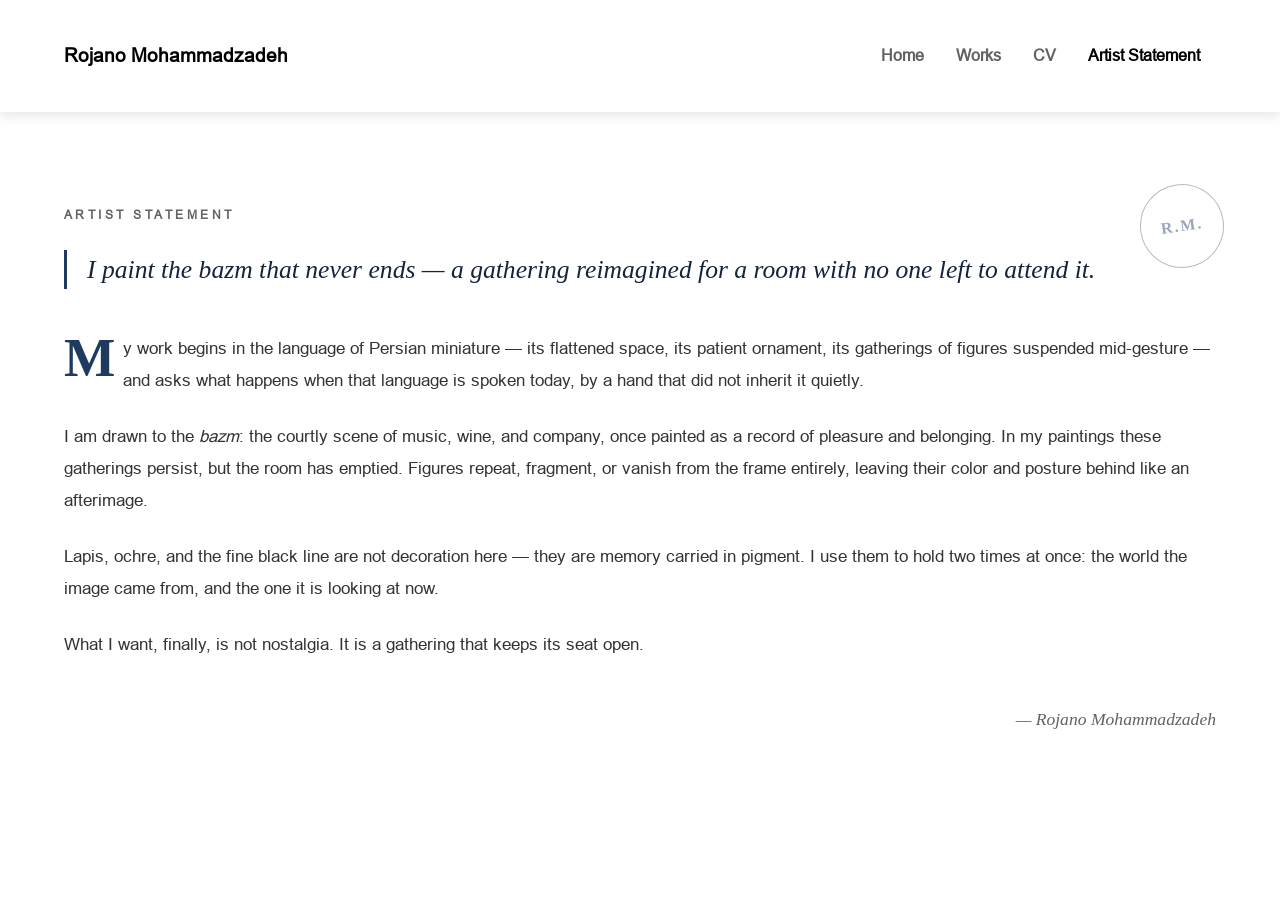
==== artist-statement.html @ edcb57af "Adding Artist Statement Page" ====
<!DOCTYPE html>
<html lang="en">

<head>
    <meta charset="UTF-8">
    <meta name="viewport" content="width=device-width, initial-scale=1.0">
    <title>Artist Statement</title>
    <link rel="stylesheet" href="artist-statement.css">
    <script src="app.js" defer></script>
</head>

<body>
    <header>
        <div class="container">
            <div class="header-box">
                <div class="logo">
                    <h1>Rojano Mohammadzadeh</h1>
                </div>
                <nav>
                    <ul>
                        <li><a href="index.html">Home</a></li>
                        <li><a href="works.html">Works</a></li>
                        <li><a href="cv.html">CV</a></li>
                        <li class="active"><a href="artist-statement.html">Artist Statement</a></li>
                    </ul>
                </nav>
            </div>
            <div class="mobile-header-box">
                <div class="logo-and-button">
                    <img src="img/other Imgages/burger-bar.png">
                    <div class="logo">
                        <h1>Rojano Mohammadzadeh</h1>
                    </div>

                </div>

                <nav>
                    <ul>
                        <li><a href="index.html">Home</a></li>
                        <li><a href="works.html">Works</a></li>
                        <li><a href="cv.html">CV</a></li>
                        <li class="active"><a href="artist-statement.html">Artist Statement</a></li>
                    </ul>
                </nav>
            </div>
        </div>
    </header>
    <section class="main-content">
        <div class="container">
            <div class="statement-box">
                <span class="statement-seal" aria-hidden="true">R.M.</span>

                <p class="statement-eyebrow">Artist Statement</p>

                <blockquote class="statement-lead">
                    I paint the bazm that never ends — a gathering reimagined for a room with no one left to attend it.
                </blockquote>

                <div class="statement-body">
                    <p>My work begins in the language of Persian miniature — its flattened space, its patient ornament,
                        its gatherings of figures suspended mid-gesture — and asks what happens when that language is
                        spoken today, by a hand that did not inherit it quietly.</p>

                    <p>I am drawn to the <em>bazm</em>: the courtly scene of music, wine, and company, once painted as a
                        record of pleasure and belonging. In my paintings these gatherings persist, but the room has
                        emptied. Figures repeat, fragment, or vanish from the frame entirely, leaving their color and
                        posture behind like an afterimage.</p>

                    <p>Lapis, ochre, and the fine black line are not decoration here — they are memory carried in
                        pigment. I use them to hold two times at once: the world the image came from, and the one it is
                        looking at now.</p>

                    <p>What I want, finally, is not nostalgia. It is a gathering that keeps its seat open.</p>
                </div>

                <p class="statement-signature">— Rojano Mohammadzadeh</p>
            </div>
        </div>
    </section>
</body>

</html>
---- artist-statement.css ----
@font-face {
    font-family: main-font;
    src: url(font/ARIAL.woff);
}

* {
    box-sizing: border-box;
}

html {
    scroll-behavior: smooth;
}

body {
    margin: 0;
    font-family: main-font;
    /* background-color: #D3DDE8; */
    /* min-height: 600vh; */

    /* overflow: hidden; */
}

a {
    color: inherit;
    display: inline-block;
    text-decoration: none !important;
}

ul {
    list-style: none;
    margin: 0;
    padding: 0;
}



.container {
    width: 90%;
    margin: auto;
}

main{
    filter: blur(20px);
}


header {
    padding-block: 2rem;
    box-shadow: rgba(0, 0, 0, 0.1) 0px 4px 12px;
    position: sticky;
    top: 0;
    width: 100%;
    z-index: 999;
    background-color: white;
}

header div.header-box {
    display: flex;
    align-items: center;
    justify-content: space-between;
}

header div.header-box div.logo {
    width: 40%;

}

header div.header-box div.logo h1 {
    font-size: 1.2rem;
    cursor: pointer;
}

header div.header-box nav {
    width: 60%;

    /* text-align: right; */
}

header div.header-box nav ul {
    width: 100%;
    display: flex;
    align-items: center;
    justify-content: flex-end;
}

header div.header-box nav ul li a {
    padding-inline: 1rem;
    color: #626262;
    transition: 0.5s;
    font-weight: 700;
}

header div.header-box nav ul li a:hover {
    color: #333333;
}

header div.header-box nav ul li.active a{
    color: black !important;
}

/* mobile header */

div.mobile-header-box{
    display: none;
}

div.mobile-header-box div.logo-and-button{
    width: 100%;
    display: flex;
    align-items: center;
    justify-content: space-between;
}

div.mobile-header-box div.logo-and-button div.logo h1{
    font-size: 1.2rem;
    color: #111111;
    font-weight: 700;
    cursor: pointer;

}

div.mobile-header-box div.logo-and-button img{
    width: 40px;
    cursor: pointer;
    
}

div.mobile-header-box nav{
    width: 50%;
    position: fixed;
    top: 112.133px;
    right: -100%;
    height: 100%;
    background-color: white;
    box-shadow: rgba(0, 0, 0, 0.35) 0px 5px 15px;
    transition: 0.5s;
    z-index: 99999;
    

}

div.mobile-header-box nav ul{
    width: 100%;
    padding-block: 1rem;
    padding-inline: 2rem;
}

div.mobile-header-box nav ul li{
    border-bottom: 2px solid #626262;
    
}
div.mobile-header-box nav ul li a{
    padding-block: 1rem;
    /* padding-inline: 1rem; */
    color: #626262;
    transition: 0.5s;
    font-weight: 700;
    position: relative;
    width: 100%;
    
}

div.mobile-header-box nav ul li a::after{
    content: "";
    width: 0%;
    height: 2px;
    background-color: black;
    position: absolute;
    bottom: -2px;
    left: 50%;
    transition: 0.5s;
}


div.mobile-header-box nav ul li a:hover{
    color: black;
}

div.mobile-header-box nav ul li a:hover::after{
    width: 100%;
    left: 0;
}

div.mobile-header-box nav ul li.active a{
    color: black;
}

div.mobile-header-box nav ul li.active a::after{
    width: 100% !important;
    left: 0 !important;
}

@import url('https://fonts.googleapis.com/css2?family=Cormorant+Garamond:ital,wght@0,500;0,600;1,500&display=swap');

section.main-content {
    position: relative;
    padding-block: 6rem 8rem;
    overflow: hidden;
}

.statement-box {
    /* max-width: 640px; */
    width: 100%;
    margin: 0 auto;
    position: relative;
    animation: statement-in 0.7s ease-out both;
}

.statement-seal {
    position: absolute;
    top: -1.5rem;
    right: -0.5rem;
    width: 84px;
    height: 84px;
    display: flex;
    align-items: center;
    justify-content: center;
    border: 1.5px solid rgba(30, 58, 95, 0.35);
    border-radius: 50%;
    transform: rotate(-8deg);
    font-family: "Cormorant Garamond", serif;
    font-size: 1rem;
    font-weight: 600;
    letter-spacing: 0.12em;
    color: rgba(30, 58, 95, 0.45);
    user-select: none;
}

.statement-eyebrow {
    margin: 0 0 1.75rem;
    font-size: 0.78rem;
    font-weight: 700;
    letter-spacing: 0.28em;
    text-transform: uppercase;
    color: #626262;
}

.statement-lead {
    margin: 0 0 2.75rem;
    padding-left: 1.25rem;
    border-left: 3px solid #1e3a5f;
    font-family: "Cormorant Garamond", serif;
    font-style: italic;
    font-weight: 500;
    font-size: 1.6rem;
    line-height: 1.55;
    color: #16233d;
}

.statement-body p {
    margin: 0 0 1.5rem;
    font-size: 1.05rem;
    line-height: 1.9;
    color: #333333;
}

.statement-body p:first-of-type::first-letter {
    float: left;
    font-family: "Cormorant Garamond", serif;
    font-size: 3.4rem;
    font-weight: 600;
    line-height: 0.75;
    padding-right: 0.5rem;
    padding-top: 0.3rem;
    color: #1e3a5f;
}

.statement-signature {
    margin-top: 3rem;
    text-align: right;
    font-family: "Cormorant Garamond", serif;
    font-style: italic;
    font-size: 1.1rem;
    color: #626262;
}

@media screen and (max-width:768px) {
    header div.header-box{
        display: none !important;
    }
    header div.mobile-header-box{
        display: block !important;
    }
}
@media screen and (max-width:576px) {
    div.mobile-header-box nav ul{
        padding-inline: 1rem !important;
    }
}
@media screen and (max-width:520px) {
    div.mobile-header-box nav{
        width: 65% !important;
    }
}



@keyframes statement-in {
    from {
        opacity: 0;
        transform: translateY(12px);
    }
    to {
        opacity: 1;
        transform: translateY(0);
    }
}

@media (prefers-reduced-motion: reduce) {
    .statement-box {
        animation: none;
    }
}

@media (max-width: 768px) {
    section.main-content {
        padding-block: 4rem 5rem;
    }

    .statement-seal {
        width: 64px;
        height: 64px;
        top: -1rem;
        right: 0;
        font-size: 0.85rem;
    }

    .statement-lead {
        font-size: 1.35rem;
    }

    .statement-body p {
        font-size: 1rem;
    }
}
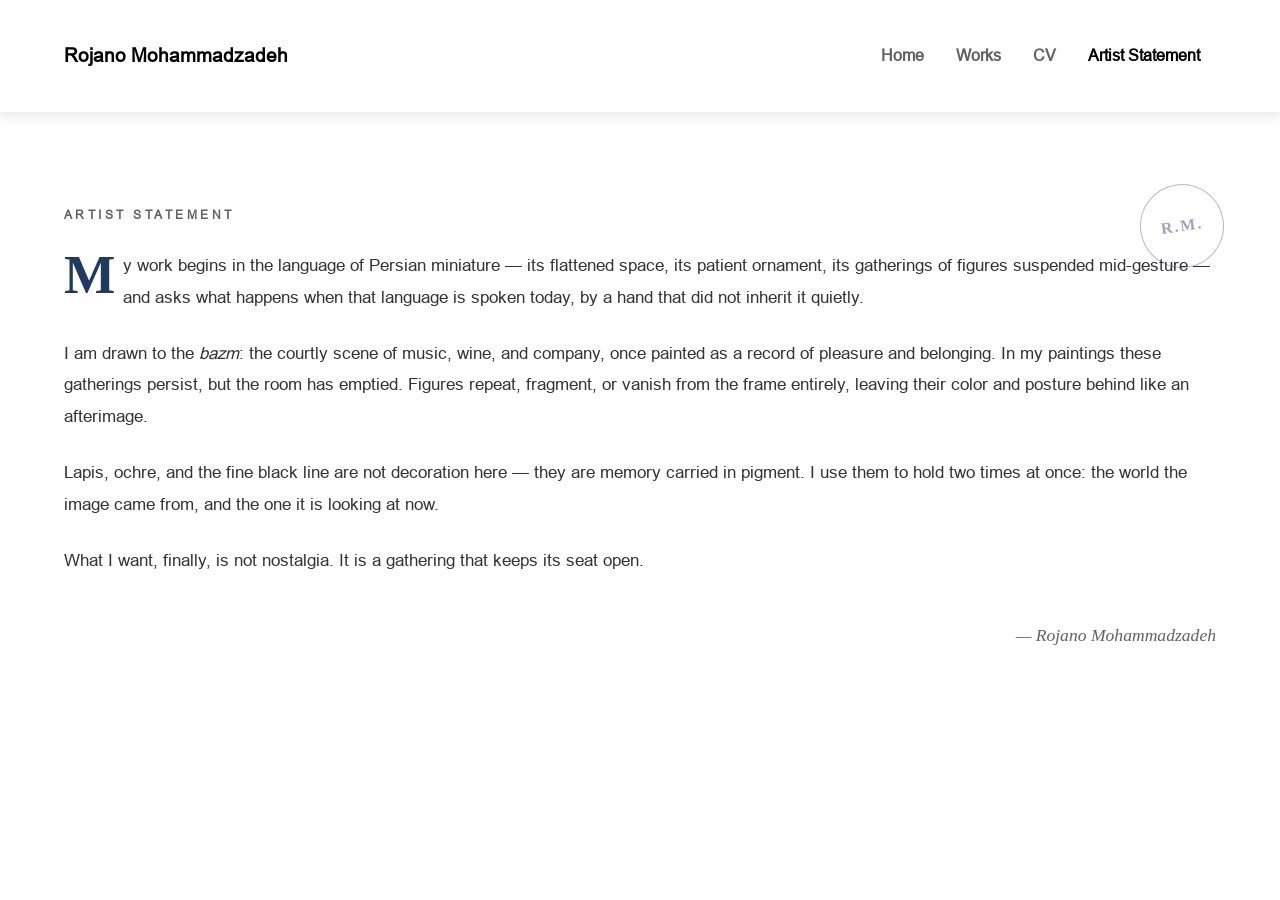
==== commit c7d82bd9: "Update artist-statement.html" ====
--- a/artist-statement.html
+++ b/artist-statement.html
@@ -52,9 +52,6 @@
 
                 <p class="statement-eyebrow">Artist Statement</p>
 
-                <blockquote class="statement-lead">
-                    I paint the bazm that never ends — a gathering reimagined for a room with no one left to attend it.
-                </blockquote>
 
                 <div class="statement-body">
                     <p>My work begins in the language of Persian miniature — its flattened space, its patient ornament,
--- a/artist-statement.css
+++ b/artist-statement.css
@@ -196,6 +196,7 @@
     position: relative;
     padding-block: 6rem 8rem;
     overflow: hidden;
+    transition: 0.5s;
 }
 
 .statement-box {
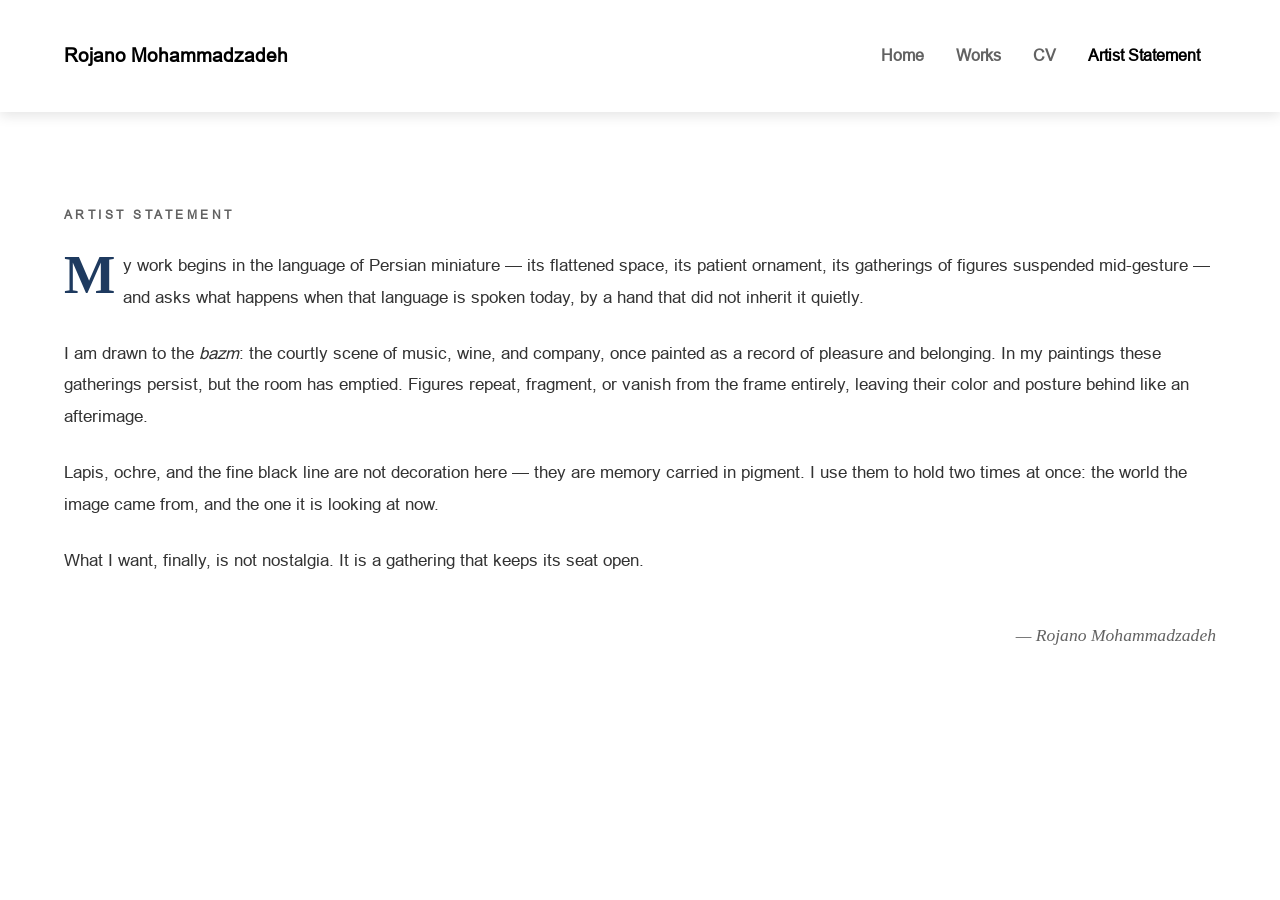
==== commit 16bc7604: "Update artist-statement.html" ====
--- a/artist-statement.html
+++ b/artist-statement.html
@@ -48,8 +48,6 @@
     <section class="main-content">
         <div class="container">
             <div class="statement-box">
-                <span class="statement-seal" aria-hidden="true">R.M.</span>
-
                 <p class="statement-eyebrow">Artist Statement</p>
 
 
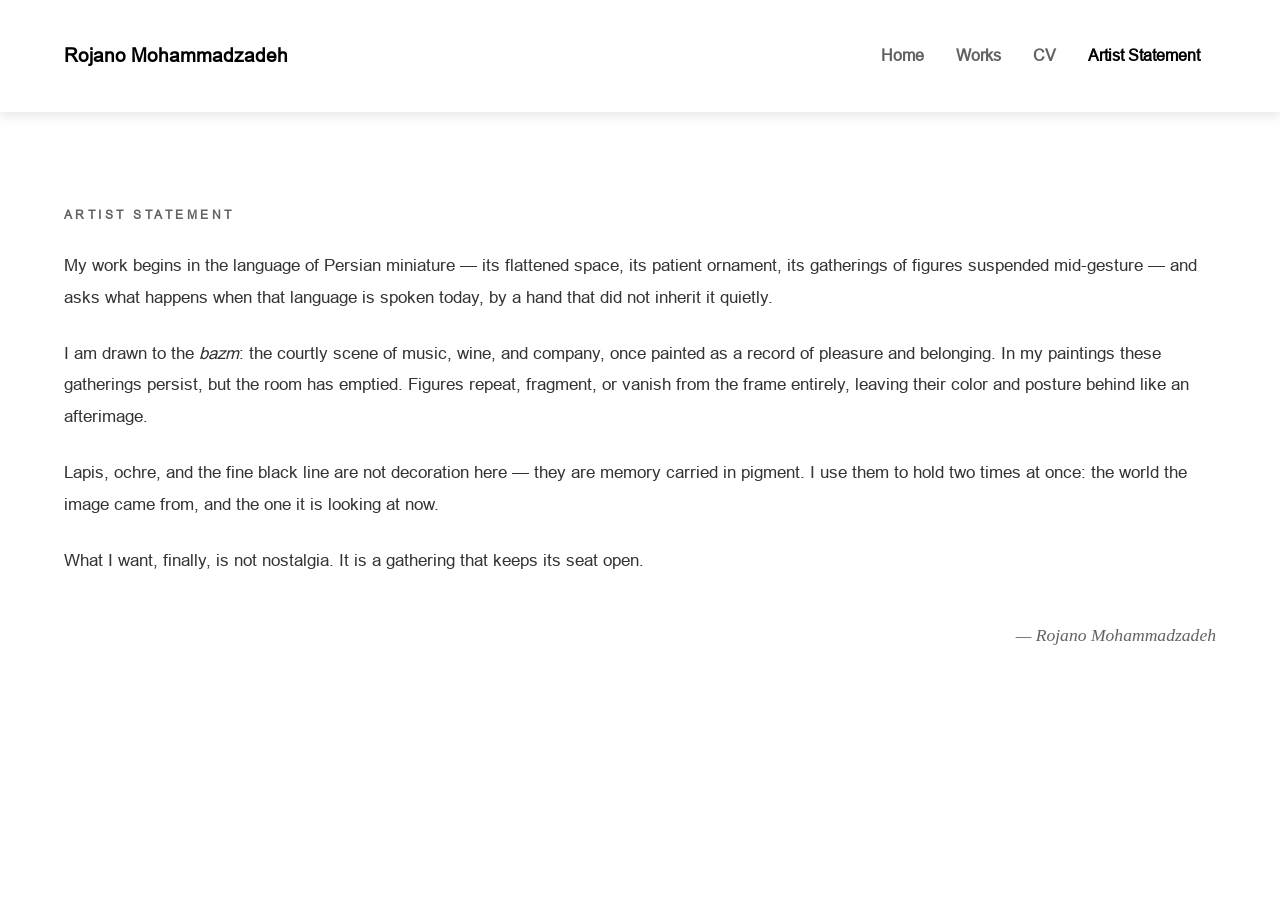
==== commit 8e522e84: "Adding a Favicon - Phase 1 done" ====
--- a/artist-statement.html
+++ b/artist-statement.html
@@ -7,6 +7,7 @@
     <title>Artist Statement</title>
     <link rel="stylesheet" href="artist-statement.css">
     <script src="app.js" defer></script>
+    <link rel="shortcut icon" href="img/other Imgages/favIcon.ico" type="image/x-icon">
 </head>
 
 <body>
--- a/artist-statement.css
+++ b/artist-statement.css
@@ -255,7 +255,7 @@
     color: #333333;
 }
 
-.statement-body p:first-of-type::first-letter {
+/* .statement-body p:first-of-type::first-letter {
     float: left;
     font-family: "Cormorant Garamond", serif;
     font-size: 3.4rem;
@@ -264,7 +264,7 @@
     padding-right: 0.5rem;
     padding-top: 0.3rem;
     color: #1e3a5f;
-}
+} */
 
 .statement-signature {
     margin-top: 3rem;
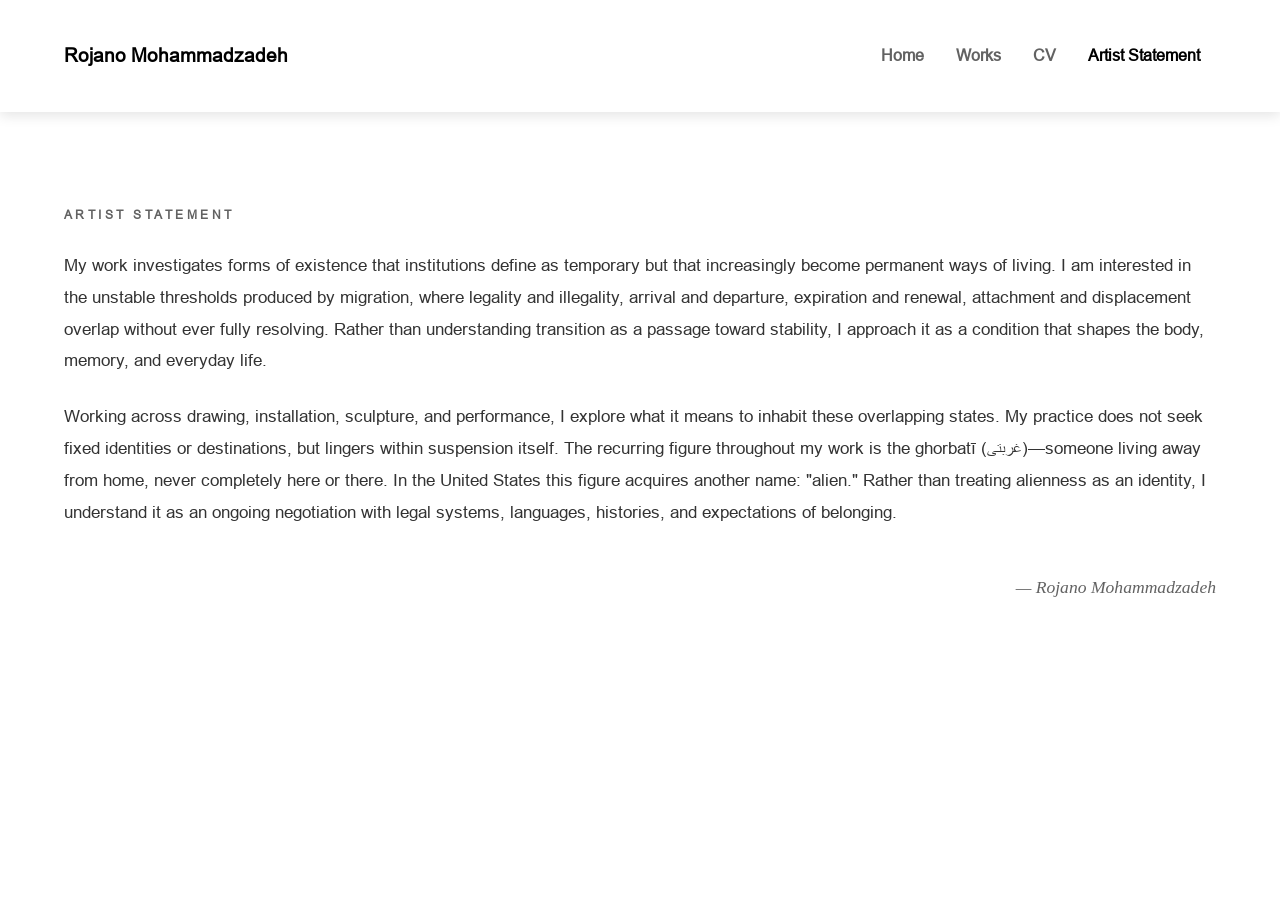
==== commit 37a51491: "Update artist-statement.html" ====
--- a/artist-statement.html
+++ b/artist-statement.html
@@ -4,7 +4,7 @@
 <head>
     <meta charset="UTF-8">
     <meta name="viewport" content="width=device-width, initial-scale=1.0">
-    <title>Artist Statement</title>
+    <title>Rojano - Artist Statement</title>
     <link rel="stylesheet" href="artist-statement.css">
     <script src="app.js" defer></script>
     <link rel="shortcut icon" href="img/other Imgages/favIcon.ico" type="image/x-icon">
@@ -53,20 +53,8 @@
 
 
                 <div class="statement-body">
-                    <p>My work begins in the language of Persian miniature — its flattened space, its patient ornament,
-                        its gatherings of figures suspended mid-gesture — and asks what happens when that language is
-                        spoken today, by a hand that did not inherit it quietly.</p>
-
-                    <p>I am drawn to the <em>bazm</em>: the courtly scene of music, wine, and company, once painted as a
-                        record of pleasure and belonging. In my paintings these gatherings persist, but the room has
-                        emptied. Figures repeat, fragment, or vanish from the frame entirely, leaving their color and
-                        posture behind like an afterimage.</p>
-
-                    <p>Lapis, ochre, and the fine black line are not decoration here — they are memory carried in
-                        pigment. I use them to hold two times at once: the world the image came from, and the one it is
-                        looking at now.</p>
-
-                    <p>What I want, finally, is not nostalgia. It is a gathering that keeps its seat open.</p>
+                    <p>My work investigates forms of existence that institutions define as temporary but that increasingly become permanent ways of living. I am interested in the unstable thresholds produced by migration, where legality and illegality, arrival and departure, expiration and renewal, attachment and displacement overlap without ever fully resolving. Rather than understanding transition as a passage toward stability, I approach it as a condition that shapes the body, memory, and everyday life.</p>
+                    <p>Working across drawing, installation, sculpture, and performance, I explore what it means to inhabit these overlapping states. My practice does not seek fixed identities or destinations, but lingers within suspension itself. The recurring figure throughout my work is the ghorbatī (غربتی)—someone living away from home, never completely here or there. In the United States this figure acquires another name: "alien." Rather than treating alienness as an identity, I understand it as an ongoing negotiation with legal systems, languages, histories, and expectations of belonging.</p>
                 </div>
 
                 <p class="statement-signature">— Rojano Mohammadzadeh</p>
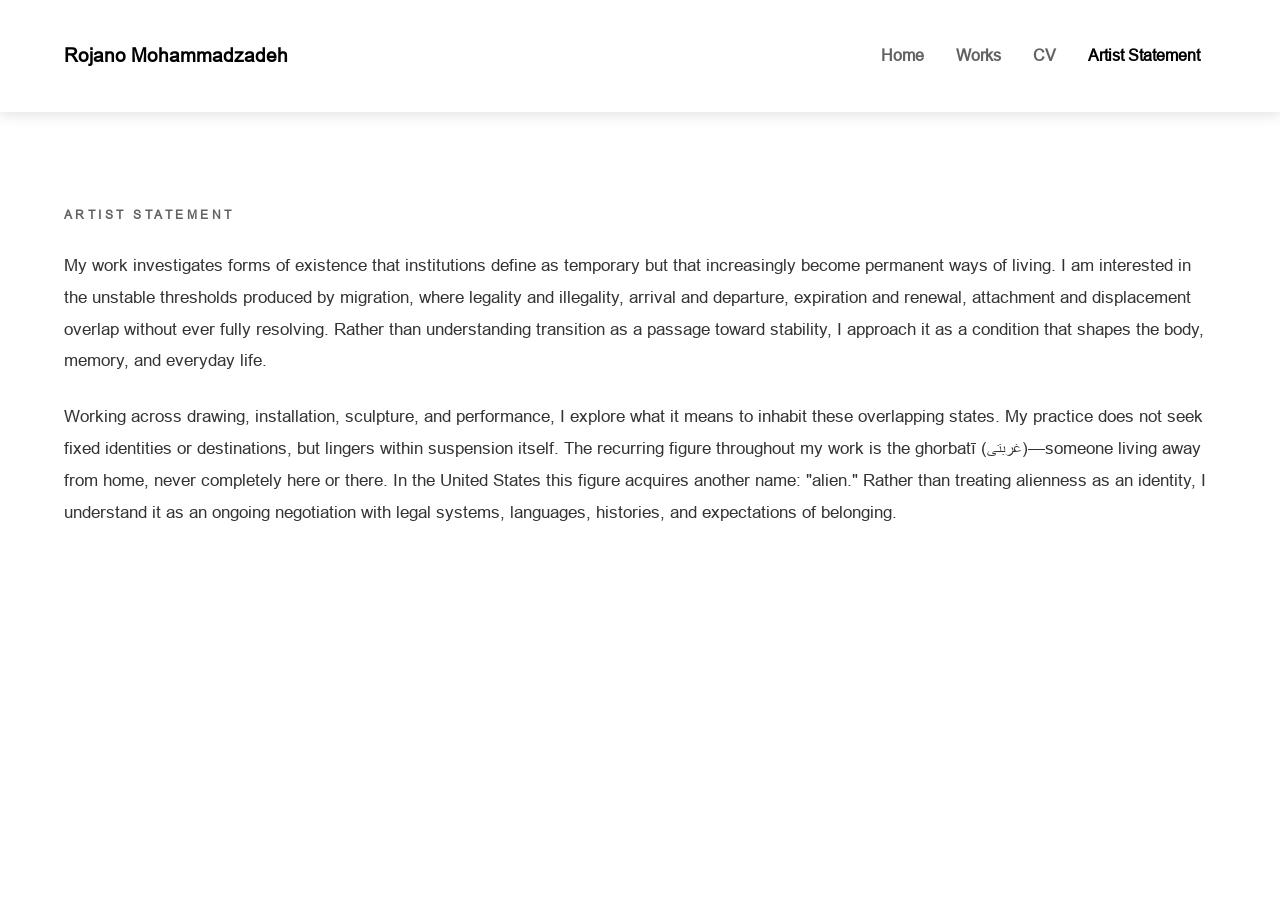
==== commit 7eeb692e: "Update artist-statement.html" ====
--- a/artist-statement.html
+++ b/artist-statement.html
@@ -57,7 +57,6 @@
                     <p>Working across drawing, installation, sculpture, and performance, I explore what it means to inhabit these overlapping states. My practice does not seek fixed identities or destinations, but lingers within suspension itself. The recurring figure throughout my work is the ghorbatī (غربتی)—someone living away from home, never completely here or there. In the United States this figure acquires another name: "alien." Rather than treating alienness as an identity, I understand it as an ongoing negotiation with legal systems, languages, histories, and expectations of belonging.</p>
                 </div>
 
-                <p class="statement-signature">— Rojano Mohammadzadeh</p>
             </div>
         </div>
     </section>
